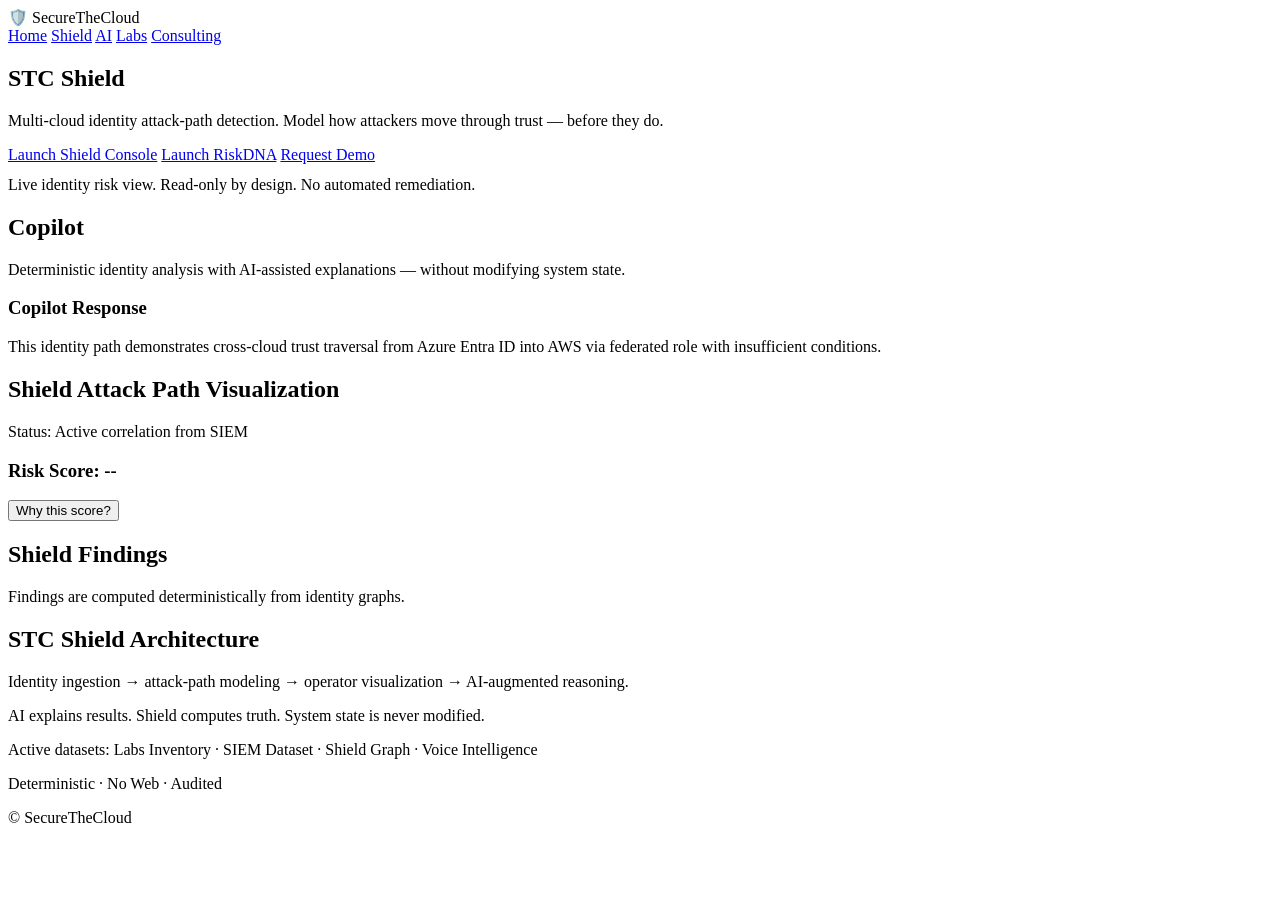
==== website/index.html @ 6dc8c6ec "initial: stc shield runtime UI (html + css)" ====
<!DOCTYPE html>
<html lang="en">
<head>
  <meta charset="UTF-8" />
  <meta name="viewport" content="width=device-width, initial-scale=1.0"/>
  <title>STC Shield — SecureTheCloud</title>

  <link rel="stylesheet" href="/assets/css/shield.css" />
</head>

<body>

<nav class="nav">
  <div class="nav-inner">
    <div class="brand">🛡️ SecureTheCloud</div>
    <div>
      <a href="#">Home</a>
      <a href="#" class="active">Shield</a>
      <a href="#">AI</a>
      <a href="#">Labs</a>
      <a href="#">Consulting</a>
    </div>
  </div>
</nav>

<main>

<section class="hero">
  <h1>STC Shield</h1>

  <p class="subtitle">
    Multi-cloud identity attack-path detection. Model how attackers move through trust — before they do.
  </p>

  <div>
    <a class="btn primary" href="#">Launch Shield Console</a>
    <a class="btn secondary btn-riskdna" href="#">Launch RiskDNA</a>
    <a class="btn secondary" href="/request-demo/">Request Demo</a>
  </div>

  <p class="muted" style="margin-top:12px;">
    Live identity risk view. Read-only by design. No automated remediation.
  </p>
</section>

<section class="section contrast">
  <h2>Copilot</h2>

  <p class="subtitle">
    Deterministic identity analysis with AI-assisted explanations — without modifying system state.
  </p>

  <div class="card">
    <h3>Copilot Response</h3>
    <p class="muted">
      This identity path demonstrates cross-cloud trust traversal from Azure Entra ID into AWS via federated role with insufficient conditions.
    </p>
  </div>
</section>

<section class="section">
  <h2>Shield Attack Path Visualization</h2>
  <p class="muted">Status: Active correlation from SIEM</p>

  <div class="card" style="margin-top:16px;">
    <h3 id="riskScore">Risk Score: --</h3>

    <div style="margin-top:16px;">
      <button class="btn secondary" onclick="toggleWhy()">Why this score?</button>
    </div>

    <div id="why-box" class="card hidden" style="margin-top:16px;"></div>
  </div>
</section>

<section class="section contrast">
  <h2>Shield Findings</h2>

  <div id="findings" class="grid"></div>

  <p class="muted" style="margin-top:12px;">
    Findings are computed deterministically from identity graphs.
  </p>
</section>

<section class="section">
  <h2>STC Shield Architecture</h2>

  <div class="card">
    <p>
      Identity ingestion → attack-path modeling → operator visualization → AI-augmented reasoning.
    </p>

    <p class="muted" style="margin-top:8px;">
      AI explains results. Shield computes truth. System state is never modified.
    </p>
  </div>
</section>

</main>

<footer class="footer">
  <p>Active datasets: Labs Inventory · SIEM Dataset · Shield Graph · Voice Intelligence</p>
  <p class="muted">Deterministic · No Web · Audited</p>
  <p>© SecureTheCloud</p>
</footer>

<script>
function toggleWhy() {
  document.getElementById("why-box").classList.toggle("hidden");
}

async function loadShieldData() {
  try {
    const res = await fetch("https://stc-intelligence-core.fly.dev/shield/incidents?severity=CRITICAL");
    const data = await res.json();

    if (!data.incidents || !data.incidents.length) return;

    const incident = data.incidents[0];

    document.getElementById("riskScore").innerText =
      "Risk Score: " + incident.riskdna.risk_score;

    const whyBox = document.getElementById("why-box");
    whyBox.innerHTML = "";

    incident.riskdna.drivers.forEach(d => {
      const p = document.createElement("p");
      p.innerHTML = `<strong>${d}</strong>`;
      whyBox.appendChild(p);
    });

    const findings = document.getElementById("findings");
    findings.innerHTML = "";

    incident.findings.forEach(f => {
      const div = document.createElement("div");
      div.className = "card";
      div.innerHTML = `<h3>${f.level}</h3><p>${f.description}</p>`;
      findings.appendChild(div);
    });

  } catch (e) {
    console.warn("Shield load failed", e);
  }
}

loadShieldData();
</script>

</body>
</html>
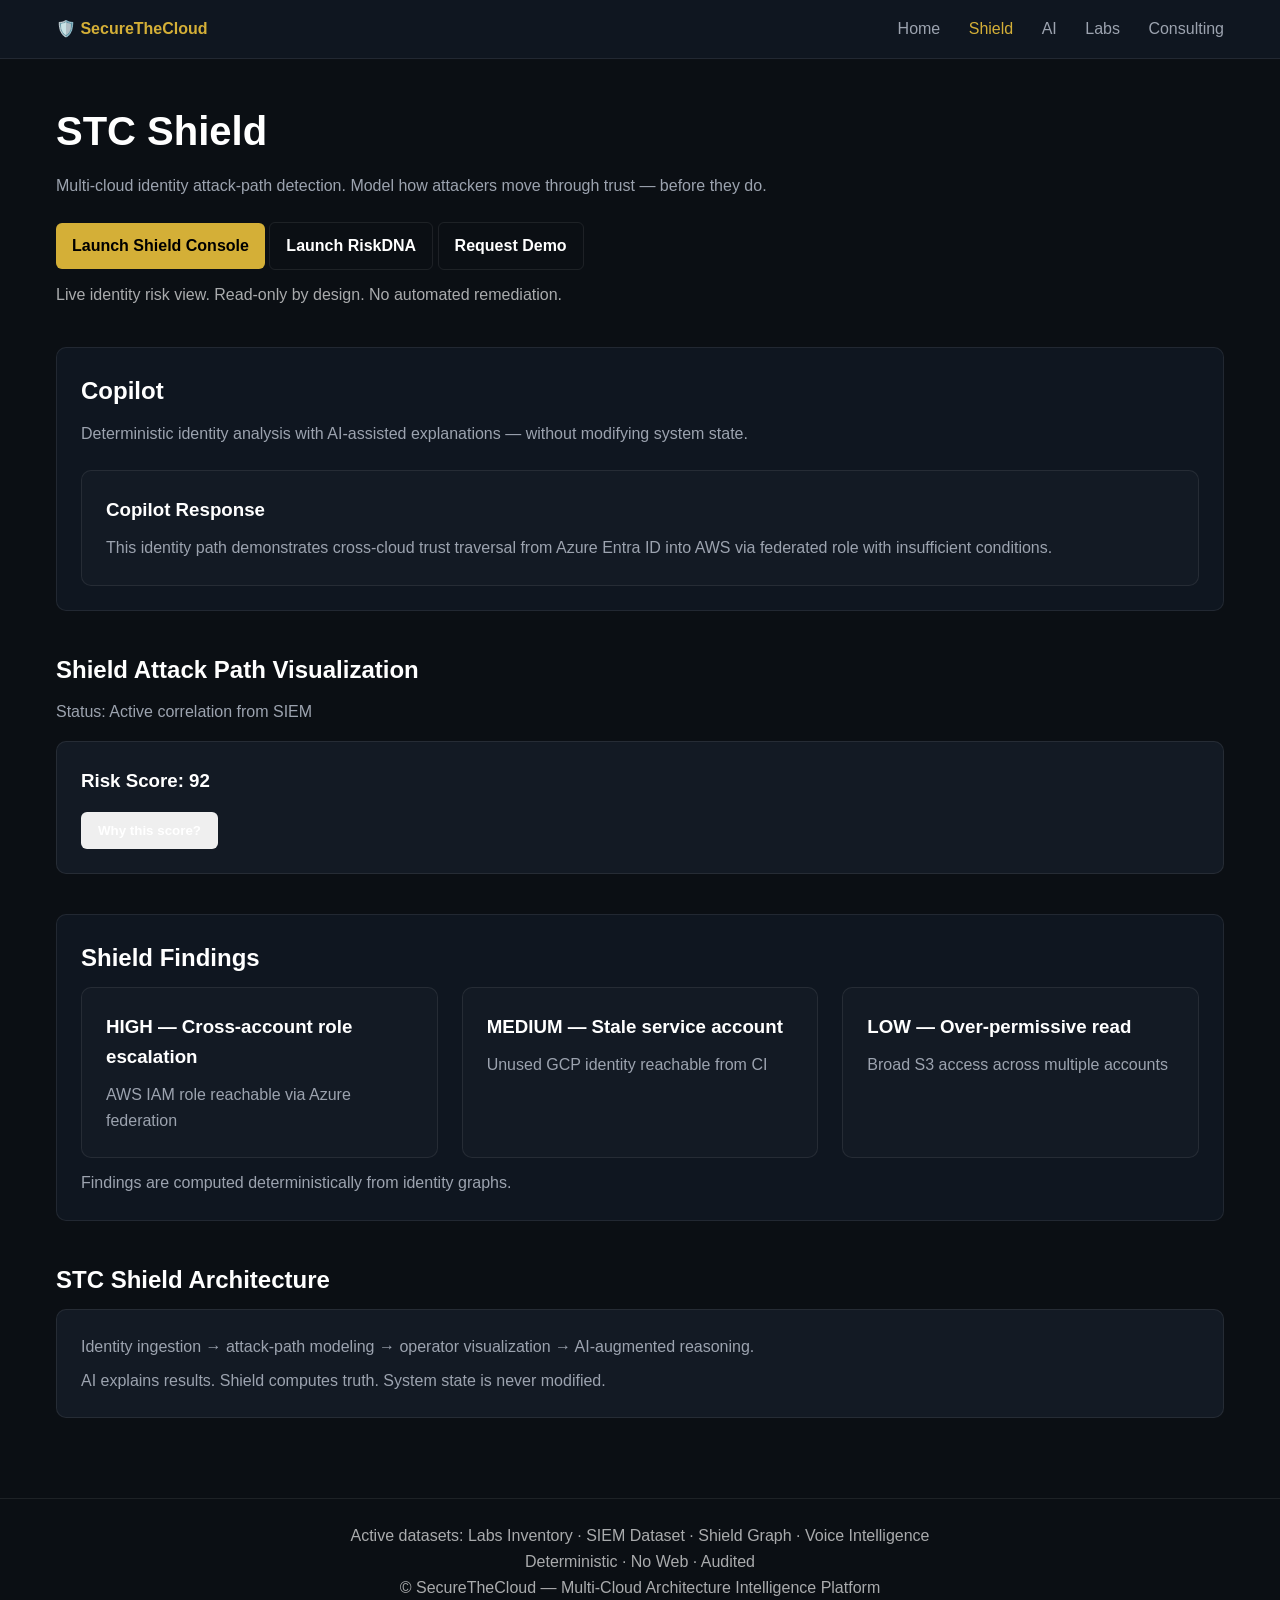
==== commit fd17bd29: "feat: add production shield index.html aligned to design system" ====
--- a/website/index.html
+++ b/website/index.html
@@ -5,149 +5,145 @@
   <meta name="viewport" content="width=device-width, initial-scale=1.0"/>
   <title>STC Shield — SecureTheCloud</title>
 
-  <link rel="stylesheet" href="/assets/css/shield.css" />
+  <!-- Production CSS -->
+  <link rel="stylesheet" href="assets/css/shield.css" />
 </head>
 
 <body>
 
-<nav class="nav">
-  <div class="nav-inner">
-    <div class="brand">🛡️ SecureTheCloud</div>
-    <div>
-      <a href="#">Home</a>
-      <a href="#" class="active">Shield</a>
-      <a href="#">AI</a>
-      <a href="#">Labs</a>
-      <a href="#">Consulting</a>
+  <!-- NAVIGATION -->
+  <nav class="nav">
+    <div class="nav-inner">
+      <div class="brand">🛡️ SecureTheCloud</div>
+      <div>
+        <a href="#">Home</a>
+        <a href="#" class="active">Shield</a>
+        <a href="#">AI</a>
+        <a href="#">Labs</a>
+        <a href="#">Consulting</a>
+      </div>
     </div>
-  </div>
-</nav>
+  </nav>
 
-<main>
+  <main>
 
-<section class="hero">
-  <h1>STC Shield</h1>
+    <!-- HERO -->
+    <section class="hero">
+      <h1>STC Shield</h1>
+      <p class="subtitle">
+        Multi-cloud identity attack-path detection. Model how attackers move through trust — before they do.
+      </p>
 
-  <p class="subtitle">
-    Multi-cloud identity attack-path detection. Model how attackers move through trust — before they do.
-  </p>
+      <div class="button-group">
+        <a class="btn primary" href="#">Launch Shield Console</a>
+        <a class="btn secondary btn-riskdna" href="#">Launch RiskDNA</a>
+        <a class="btn secondary" href="#">Request Demo</a>
+      </div>
 
-  <div>
-    <a class="btn primary" href="#">Launch Shield Console</a>
-    <a class="btn secondary btn-riskdna" href="#">Launch RiskDNA</a>
-    <a class="btn secondary" href="/request-demo/">Request Demo</a>
-  </div>
+      <p class="muted" style="margin-top: 12px;">
+        Live identity risk view. Read-only by design. No automated remediation.
+      </p>
+    </section>
 
-  <p class="muted" style="margin-top:12px;">
-    Live identity risk view. Read-only by design. No automated remediation.
-  </p>
-</section>
+    <!-- COPILOT -->
+    <section class="section contrast">
+      <h2>Copilot</h2>
+      <p class="subtitle">
+        Deterministic identity analysis with AI-assisted explanations — without modifying system state.
+      </p>
 
-<section class="section contrast">
-  <h2>Copilot</h2>
+      <div class="card">
+        <h3>Copilot Response</h3>
+        <p class="muted">
+          This identity path demonstrates cross-cloud trust traversal from Azure Entra ID into AWS via federated role with insufficient conditions.
+        </p>
+      </div>
+    </section>
 
-  <p class="subtitle">
-    Deterministic identity analysis with AI-assisted explanations — without modifying system state.
-  </p>
+    <!-- SHIELD RISK -->
+    <section class="section">
+      <h2>Shield Attack Path Visualization</h2>
+      <p class="muted">Status: Active correlation from SIEM</p>
 
-  <div class="card">
-    <h3>Copilot Response</h3>
-    <p class="muted">
-      This identity path demonstrates cross-cloud trust traversal from Azure Entra ID into AWS via federated role with insufficient conditions.
-    </p>
-  </div>
-</section>
+      <div class="card" style="margin-top: 16px;">
 
-<section class="section">
-  <h2>Shield Attack Path Visualization</h2>
-  <p class="muted">Status: Active correlation from SIEM</p>
+        <h3>Risk Score: 92</h3>
 
-  <div class="card" style="margin-top:16px;">
-    <h3 id="riskScore">Risk Score: --</h3>
+        <div style="margin-top: 16px;">
+          <button class="btn secondary" onclick="toggleWhy()" aria-expanded="false" id="why-toggle">
+            Why this score?
+          </button>
+        </div>
 
-    <div style="margin-top:16px;">
-      <button class="btn secondary" onclick="toggleWhy()">Why this score?</button>
-    </div>
+        <div id="why-box" class="card hidden" style="margin-top: 16px;">
+          <p><strong>After-hours activity</strong> : 02:14 AM refund <span style="float:right;">+25</span></p>
+          <p><strong>High-value transaction</strong> : $9,000 refund <span style="float:right;">+40</span></p>
+          <p><strong>New device fingerprint</strong> : Unrecognized browser <span style="float:right;">+27</span></p>
+        </div>
 
-    <div id="why-box" class="card hidden" style="margin-top:16px;"></div>
-  </div>
-</section>
+      </div>
+    </section>
 
-<section class="section contrast">
-  <h2>Shield Findings</h2>
+    <!-- FINDINGS -->
+    <section class="section contrast">
+      <h2>Shield Findings</h2>
 
-  <div id="findings" class="grid"></div>
+      <div class="grid">
+        <div class="card">
+          <h3>HIGH — Cross-account role escalation</h3>
+          <p>AWS IAM role reachable via Azure federation</p>
+        </div>
 
-  <p class="muted" style="margin-top:12px;">
-    Findings are computed deterministically from identity graphs.
-  </p>
-</section>
+        <div class="card">
+          <h3>MEDIUM — Stale service account</h3>
+          <p>Unused GCP identity reachable from CI</p>
+        </div>
 
-<section class="section">
-  <h2>STC Shield Architecture</h2>
+        <div class="card">
+          <h3>LOW — Over-permissive read</h3>
+          <p>Broad S3 access across multiple accounts</p>
+        </div>
+      </div>
 
-  <div class="card">
-    <p>
-      Identity ingestion → attack-path modeling → operator visualization → AI-augmented reasoning.
-    </p>
+      <p class="muted" style="margin-top: 12px;">
+        Findings are computed deterministically from identity graphs.
+      </p>
+    </section>
 
-    <p class="muted" style="margin-top:8px;">
-      AI explains results. Shield computes truth. System state is never modified.
-    </p>
-  </div>
-</section>
+    <!-- ARCHITECTURE -->
+    <section class="section">
+      <h2>STC Shield Architecture</h2>
 
-</main>
+      <div class="card">
+        <p>
+          Identity ingestion → attack-path modeling → operator visualization → AI-augmented reasoning.
+        </p>
 
-<footer class="footer">
-  <p>Active datasets: Labs Inventory · SIEM Dataset · Shield Graph · Voice Intelligence</p>
-  <p class="muted">Deterministic · No Web · Audited</p>
-  <p>© SecureTheCloud</p>
-</footer>
+        <p class="muted" style="margin-top: 8px;">
+          AI explains results. Shield computes truth. System state is never modified.
+        </p>
+      </div>
+    </section>
 
-<script>
-function toggleWhy() {
-  document.getElementById("why-box").classList.toggle("hidden");
-}
+  </main>
 
-async function loadShieldData() {
-  try {
-    const res = await fetch("https://stc-intelligence-core.fly.dev/shield/incidents?severity=CRITICAL");
-    const data = await res.json();
+  <!-- FOOTER -->
+  <footer class="footer">
+    <p>Active datasets: Labs Inventory · SIEM Dataset · Shield Graph · Voice Intelligence</p>
+    <p class="muted">Deterministic · No Web · Audited</p>
+    <p>© SecureTheCloud — Multi-Cloud Architecture Intelligence Platform</p>
+  </footer>
 
-    if (!data.incidents || !data.incidents.length) return;
+  <!-- JS -->
+  <script>
+    function toggleWhy() {
+      const box = document.getElementById("why-box");
+      const btn = document.getElementById("why-toggle");
 
-    const incident = data.incidents[0];
-
-    document.getElementById("riskScore").innerText =
-      "Risk Score: " + incident.riskdna.risk_score;
-
-    const whyBox = document.getElementById("why-box");
-    whyBox.innerHTML = "";
-
-    incident.riskdna.drivers.forEach(d => {
-      const p = document.createElement("p");
-      p.innerHTML = `<strong>${d}</strong>`;
-      whyBox.appendChild(p);
-    });
-
-    const findings = document.getElementById("findings");
-    findings.innerHTML = "";
-
-    incident.findings.forEach(f => {
-      const div = document.createElement("div");
-      div.className = "card";
-      div.innerHTML = `<h3>${f.level}</h3><p>${f.description}</p>`;
-      findings.appendChild(div);
-    });
-
-  } catch (e) {
-    console.warn("Shield load failed", e);
-  }
-}
-
-loadShieldData();
-</script>
+      const isHidden = box.classList.toggle("hidden");
+      btn.setAttribute("aria-expanded", !isHidden);
+    }
+  </script>
 
 </body>
 </html>
--- a/website/assets/css/shield.css
+++ b/website/assets/css/shield.css
@@ -0,0 +1,257 @@
+/* ============================================================
+   STC SHIELD — PRODUCTION CSS v1.0
+   File: /css/shield.css
+   ============================================================ */
+
+/* ============================================================
+   1. DESIGN TOKENS — LOCKED
+   ============================================================ */
+
+:root {
+  /* Colors */
+  --bg-primary: #0b0f14;
+  --bg-secondary: #0f1620;
+  --bg-elevated: #131a24;
+
+  --text-primary: #ffffff;
+  --text-secondary: #9ca3af;
+  --text-muted: rgba(255, 255, 255, 0.65);
+
+  --accent-gold: #d4af37;
+  --accent-gold-hover: #b8962e;
+
+  --accent-riskdna: #2dd4bf;
+  --accent-riskdna-soft: rgba(45, 212, 191, 0.12);
+
+  --border-subtle: rgba(255, 255, 255, 0.08);
+  --border-gold: rgba(212, 175, 55, 0.2);
+
+  /* Typography */
+  --font-base: -apple-system, BlinkMacSystemFont, "Segoe UI", Roboto, sans-serif;
+
+  /* Spacing */
+  --space-xs: 6px;
+  --space-sm: 10px;
+  --space-md: 16px;
+  --space-lg: 24px;
+  --space-xl: 40px;
+
+  /* Radius */
+  --radius-sm: 6px;
+  --radius-md: 10px;
+  --radius-lg: 14px;
+
+  /* Transitions */
+  --transition-fast: 120ms ease;
+}
+
+/* ============================================================
+   2. BASE RESET + LAYOUT
+   ============================================================ */
+
+* {
+  box-sizing: border-box;
+  margin: 0;
+  padding: 0;
+}
+
+body {
+  font-family: var(--font-base);
+  background: var(--bg-primary);
+  color: var(--text-primary);
+  line-height: 1.6;
+}
+
+main {
+  max-width: 1200px;
+  margin: 0 auto;
+  padding: var(--space-xl) var(--space-md);
+}
+
+/* ============================================================
+   3. NAVIGATION
+   ============================================================ */
+
+.nav {
+  background: var(--bg-secondary);
+  border-bottom: 1px solid var(--border-subtle);
+}
+
+.nav-inner {
+  max-width: 1200px;
+  margin: 0 auto;
+  padding: var(--space-md);
+  display: flex;
+  justify-content: space-between;
+  align-items: center;
+}
+
+.brand {
+  font-weight: 600;
+  color: var(--accent-gold);
+}
+
+.nav a {
+  margin-left: var(--space-lg);
+  color: var(--text-secondary);
+  text-decoration: none;
+  transition: var(--transition-fast);
+}
+
+.nav a:hover {
+  color: var(--text-primary);
+}
+
+.nav a.active {
+  color: var(--accent-gold);
+}
+
+/* ============================================================
+   4. HERO SECTION
+   ============================================================ */
+
+.hero {
+  text-align: left;
+  margin-bottom: var(--space-xl);
+}
+
+.hero h1 {
+  font-size: 2.5rem;
+  margin-bottom: var(--space-sm);
+}
+
+.subtitle {
+  color: var(--text-secondary);
+  max-width: 720px;
+  margin-bottom: var(--space-lg);
+}
+
+/* ============================================================
+   5. BUTTONS
+   ============================================================ */
+
+.btn {
+  display: inline-block;
+  padding: 10px 16px;
+  border-radius: var(--radius-sm);
+  font-weight: 600;
+  text-decoration: none;
+  cursor: pointer;
+  transition: var(--transition-fast);
+}
+
+.btn.primary {
+  background: var(--accent-gold);
+  color: #000;
+  border: none;
+}
+
+.btn.primary:hover {
+  background: var(--accent-gold-hover);
+}
+
+.btn.secondary {
+  border: 1px solid var(--border-subtle);
+  color: var(--text-primary);
+}
+
+.btn-riskdna {
+  border: 1px solid var(--accent-riskdna);
+  color: var(--accent-riskdna);
+}
+
+.btn-riskdna:hover {
+  background: var(--accent-riskdna-soft);
+}
+
+/* ============================================================
+   6. SECTIONS
+   ============================================================ */
+
+.section {
+  margin-top: var(--space-xl);
+}
+
+.section.contrast {
+  background: var(--bg-secondary);
+  padding: var(--space-lg);
+  border-radius: var(--radius-md);
+  border: 1px solid var(--border-subtle);
+}
+
+.section h2 {
+  margin-bottom: var(--space-sm);
+}
+
+.section p {
+  color: var(--text-secondary);
+}
+
+/* ============================================================
+   7. AI SECTION ALIGNMENT FIX
+   ============================================================ */
+
+.section.contrast > .subtitle {
+  margin-left: 0;
+  padding-left: 0;
+  text-align: left;
+  max-width: 720px;
+}
+
+/* ============================================================
+   8. GRID & CARDS
+   ============================================================ */
+
+.grid {
+  display: grid;
+  grid-template-columns: repeat(auto-fit, minmax(280px, 1fr));
+  gap: var(--space-lg);
+}
+
+.card {
+  background: var(--bg-elevated);
+  border: 1px solid var(--border-subtle);
+  border-radius: var(--radius-md);
+  padding: var(--space-lg);
+  transition: var(--transition-fast);
+}
+
+.card:hover {
+  border-color: var(--border-gold);
+}
+
+.card h3 {
+  margin-bottom: var(--space-sm);
+}
+
+.card p {
+  color: var(--text-secondary);
+}
+
+/* ============================================================
+   9. FOOTER
+   ============================================================ */
+
+.footer {
+  text-align: center;
+  margin-top: var(--space-xl);
+  padding: var(--space-lg);
+  border-top: 1px solid var(--border-subtle);
+  color: var(--text-muted);
+}
+
+/* ============================================================
+   10. UTILITIES
+   ============================================================ */
+
+.muted {
+  color: var(--text-muted);
+}
+
+.hidden {
+  display: none;
+}
+
+.center {
+  text-align: center;
+}
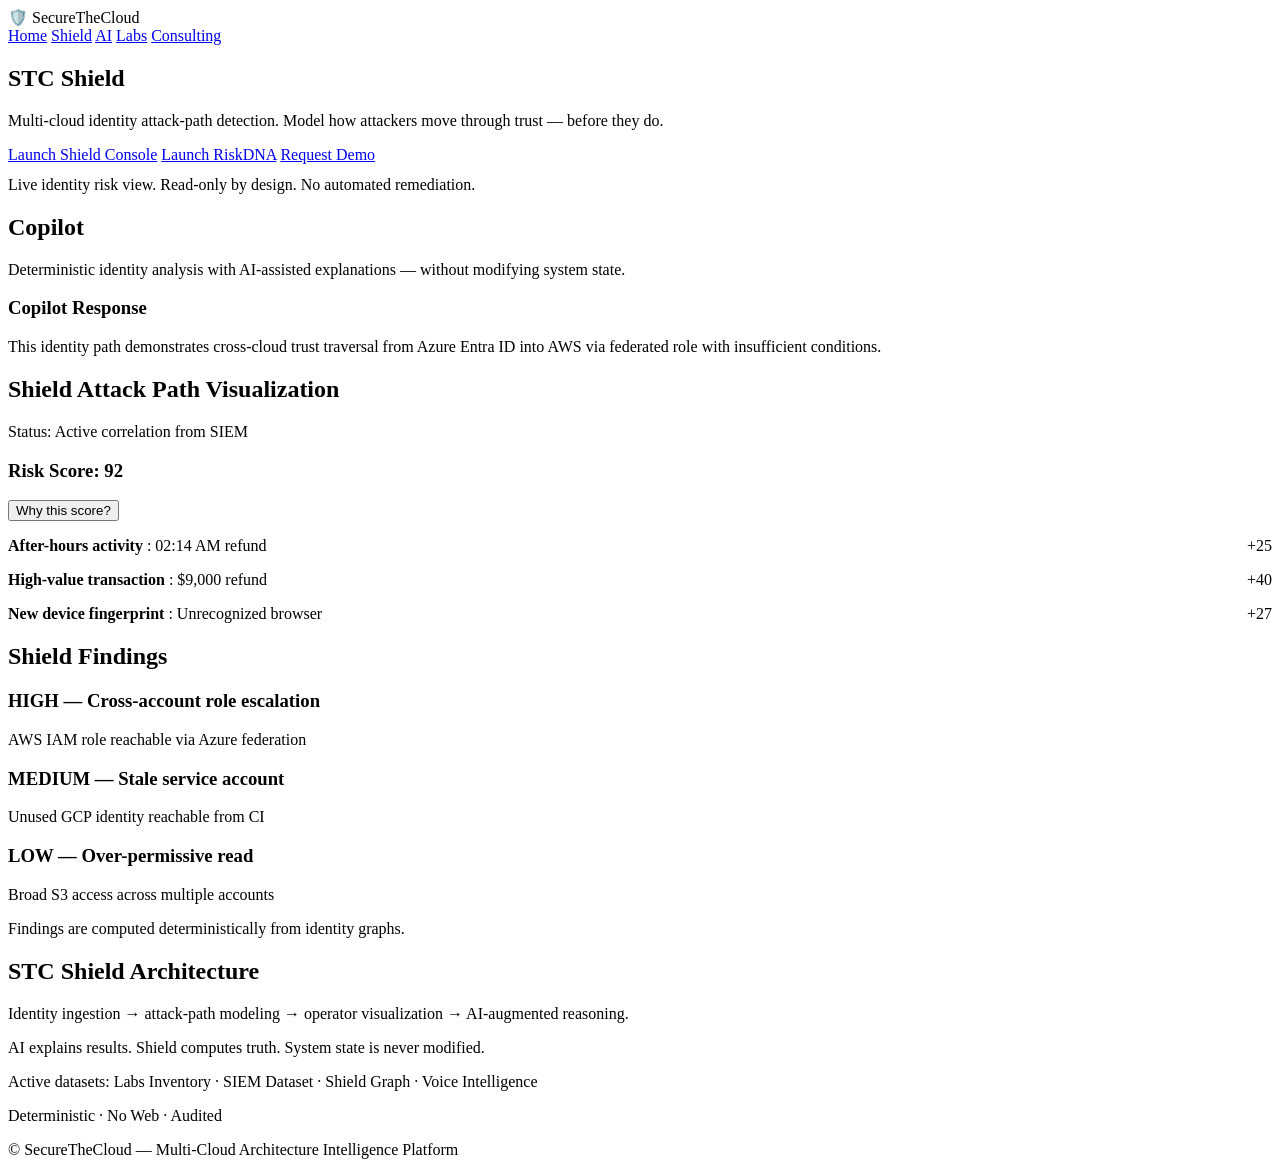
==== commit 405392b5: "fix: correct css path for cloudflare deployment" ====
--- a/website/index.html
+++ b/website/index.html
@@ -6,7 +6,7 @@
   <title>STC Shield — SecureTheCloud</title>
 
   <!-- Production CSS -->
-  <link rel="stylesheet" href="assets/css/shield.css" />
+  <link rel="stylesheet" href="/assets/css/shield.css" />
 </head>
 
 <body>
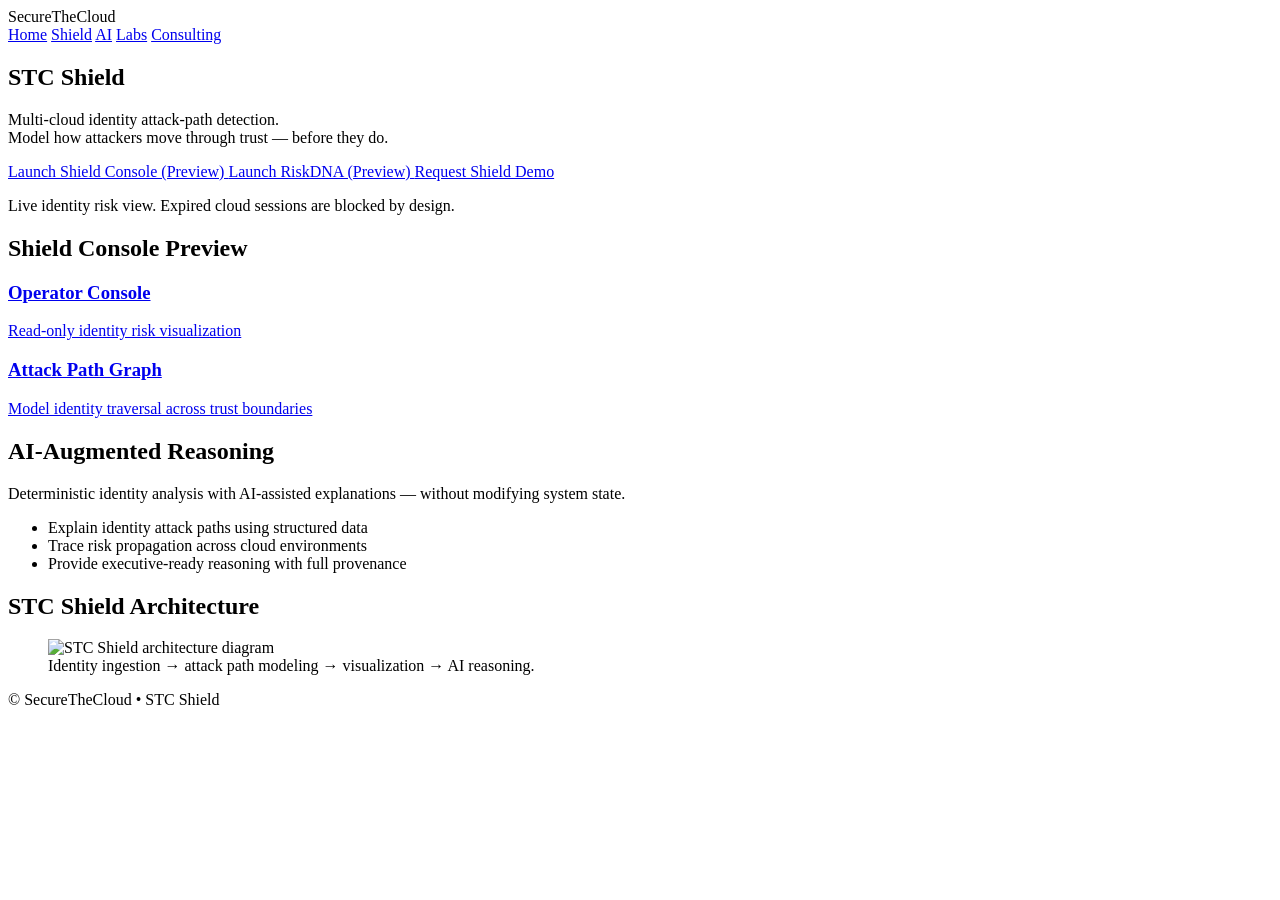
==== commit 6d4aa331: "fix: correct css path for cloudflare deployment" ====
--- a/website/index.html
+++ b/website/index.html
@@ -2,148 +2,131 @@
 <html lang="en">
 <head>
   <meta charset="UTF-8" />
-  <meta name="viewport" content="width=device-width, initial-scale=1.0"/>
-  <title>STC Shield — SecureTheCloud</title>
+  <meta name="viewport" content="width=device-width, initial-scale=1" />
 
-  <!-- Production CSS -->
-  <link rel="stylesheet" href="/assets/css/shield.css" />
+  <title>STC Shield — Identity Attack Path Detection</title>
+
+  <meta
+    name="description"
+    content="STC Shield is a multi-cloud identity attack-path detection engine exposing how identities can be abused across AWS, Azure, and GCP."
+  />
+
+  <meta
+    http-equiv="Content-Security-Policy"
+    content="
+      default-src 'self';
+      script-src 'self';
+      connect-src 'self' http://127.0.0.1:8000;
+      style-src 'self' 'unsafe-inline';
+    "
+  />
+
+  <link rel="stylesheet" href="/css/shield.css" />
 </head>
 
 <body>
 
-  <!-- NAVIGATION -->
-  <nav class="nav">
-    <div class="nav-inner">
-      <div class="brand">🛡️ SecureTheCloud</div>
-      <div>
-        <a href="#">Home</a>
-        <a href="#" class="active">Shield</a>
-        <a href="#">AI</a>
-        <a href="#">Labs</a>
-        <a href="#">Consulting</a>
-      </div>
+<header class="nav">
+  <div class="nav-inner">
+    <div class="brand">SecureTheCloud</div>
+    <nav>
+      <a href="/">Home</a>
+      <a href="/shield" class="active">Shield</a>
+      <a href="/ai">AI</a>
+      <a href="/labs">Labs</a>
+      <a href="/consulting">Consulting</a>
+    </nav>
+  </div>
+</header>
+
+<main>
+
+  <section class="hero">
+    <h1>STC Shield</h1>
+
+    <p class="subtitle">
+      Multi-cloud identity attack-path detection.
+      <br />
+      Model how attackers move through trust — before they do.
+    </p>
+
+    <div class="cta-group">
+      <a class="btn primary" href="/shield/preview/">
+        Launch Shield Console (Preview)
+      </a>
+
+      <a class="btn secondary btn-riskdna"
+         href="/shield/riskdna/"
+         aria-label="Launch RiskDNA Preview">
+        Launch RiskDNA (Preview)
+      </a>
+
+      <a class="btn secondary" href="/request-demo/">
+        Request Shield Demo
+      </a>
     </div>
-  </nav>
 
-  <main>
+    <p class="note muted">
+      Live identity risk view. Expired cloud sessions are blocked by design.
+    </p>
+  </section>
 
-    <!-- HERO -->
-    <section class="hero">
-      <h1>STC Shield</h1>
-      <p class="subtitle">
-        Multi-cloud identity attack-path detection. Model how attackers move through trust — before they do.
-      </p>
+  <section class="section">
+    <h2>Shield Console Preview</h2>
 
-      <div class="button-group">
-        <a class="btn primary" href="#">Launch Shield Console</a>
-        <a class="btn secondary btn-riskdna" href="#">Launch RiskDNA</a>
-        <a class="btn secondary" href="#">Request Demo</a>
-      </div>
+    <div class="grid">
 
-      <p class="muted" style="margin-top: 12px;">
-        Live identity risk view. Read-only by design. No automated remediation.
-      </p>
-    </section>
+      <a href="/shield/preview/" class="card-link">
+        <div class="card">
+          <h3>Operator Console</h3>
+          <p>Read-only identity risk visualization</p>
+        </div>
+      </a>
 
-    <!-- COPILOT -->
-    <section class="section contrast">
-      <h2>Copilot</h2>
-      <p class="subtitle">
-        Deterministic identity analysis with AI-assisted explanations — without modifying system state.
-      </p>
+      <a href="/shield/preview/" class="card-link">
+        <div class="card">
+          <h3>Attack Path Graph</h3>
+          <p>Model identity traversal across trust boundaries</p>
+        </div>
+      </a>
 
-      <div class="card">
-        <h3>Copilot Response</h3>
-        <p class="muted">
-          This identity path demonstrates cross-cloud trust traversal from Azure Entra ID into AWS via federated role with insufficient conditions.
-        </p>
-      </div>
-    </section>
+    </div>
+  </section>
 
-    <!-- SHIELD RISK -->
-    <section class="section">
-      <h2>Shield Attack Path Visualization</h2>
-      <p class="muted">Status: Active correlation from SIEM</p>
+  <section class="section contrast ai-section">
+    <h2>AI-Augmented Reasoning</h2>
 
-      <div class="card" style="margin-top: 16px;">
+    <p class="subtitle">
+      Deterministic identity analysis with AI-assisted explanations —
+      without modifying system state.
+    </p>
 
-        <h3>Risk Score: 92</h3>
+    <ul>
+      <li>Explain identity attack paths using structured data</li>
+      <li>Trace risk propagation across cloud environments</li>
+      <li>Provide executive-ready reasoning with full provenance</li>
+    </ul>
+  </section>
 
-        <div style="margin-top: 16px;">
-          <button class="btn secondary" onclick="toggleWhy()" aria-expanded="false" id="why-toggle">
-            Why this score?
-          </button>
-        </div>
+  <section class="section contrast">
+    <h2>STC Shield Architecture</h2>
 
-        <div id="why-box" class="card hidden" style="margin-top: 16px;">
-          <p><strong>After-hours activity</strong> : 02:14 AM refund <span style="float:right;">+25</span></p>
-          <p><strong>High-value transaction</strong> : $9,000 refund <span style="float:right;">+40</span></p>
-          <p><strong>New device fingerprint</strong> : Unrecognized browser <span style="float:right;">+27</span></p>
-        </div>
+    <figure class="media-card">
+      <img
+        src="/diagrams/shield-architecture.svg"
+        alt="STC Shield architecture diagram"
+      />
+      <figcaption class="muted">
+        Identity ingestion → attack path modeling → visualization → AI reasoning.
+      </figcaption>
+    </figure>
+  </section>
 
-      </div>
-    </section>
+</main>
 
-    <!-- FINDINGS -->
-    <section class="section contrast">
-      <h2>Shield Findings</h2>
-
-      <div class="grid">
-        <div class="card">
-          <h3>HIGH — Cross-account role escalation</h3>
-          <p>AWS IAM role reachable via Azure federation</p>
-        </div>
-
-        <div class="card">
-          <h3>MEDIUM — Stale service account</h3>
-          <p>Unused GCP identity reachable from CI</p>
-        </div>
-
-        <div class="card">
-          <h3>LOW — Over-permissive read</h3>
-          <p>Broad S3 access across multiple accounts</p>
-        </div>
-      </div>
-
-      <p class="muted" style="margin-top: 12px;">
-        Findings are computed deterministically from identity graphs.
-      </p>
-    </section>
-
-    <!-- ARCHITECTURE -->
-    <section class="section">
-      <h2>STC Shield Architecture</h2>
-
-      <div class="card">
-        <p>
-          Identity ingestion → attack-path modeling → operator visualization → AI-augmented reasoning.
-        </p>
-
-        <p class="muted" style="margin-top: 8px;">
-          AI explains results. Shield computes truth. System state is never modified.
-        </p>
-      </div>
-    </section>
-
-  </main>
-
-  <!-- FOOTER -->
-  <footer class="footer">
-    <p>Active datasets: Labs Inventory · SIEM Dataset · Shield Graph · Voice Intelligence</p>
-    <p class="muted">Deterministic · No Web · Audited</p>
-    <p>© SecureTheCloud — Multi-Cloud Architecture Intelligence Platform</p>
-  </footer>
-
-  <!-- JS -->
-  <script>
-    function toggleWhy() {
-      const box = document.getElementById("why-box");
-      const btn = document.getElementById("why-toggle");
-
-      const isHidden = box.classList.toggle("hidden");
-      btn.setAttribute("aria-expanded", !isHidden);
-    }
-  </script>
+<footer class="footer">
+  <p>© SecureTheCloud • STC Shield</p>
+</footer>
 
 </body>
 </html>
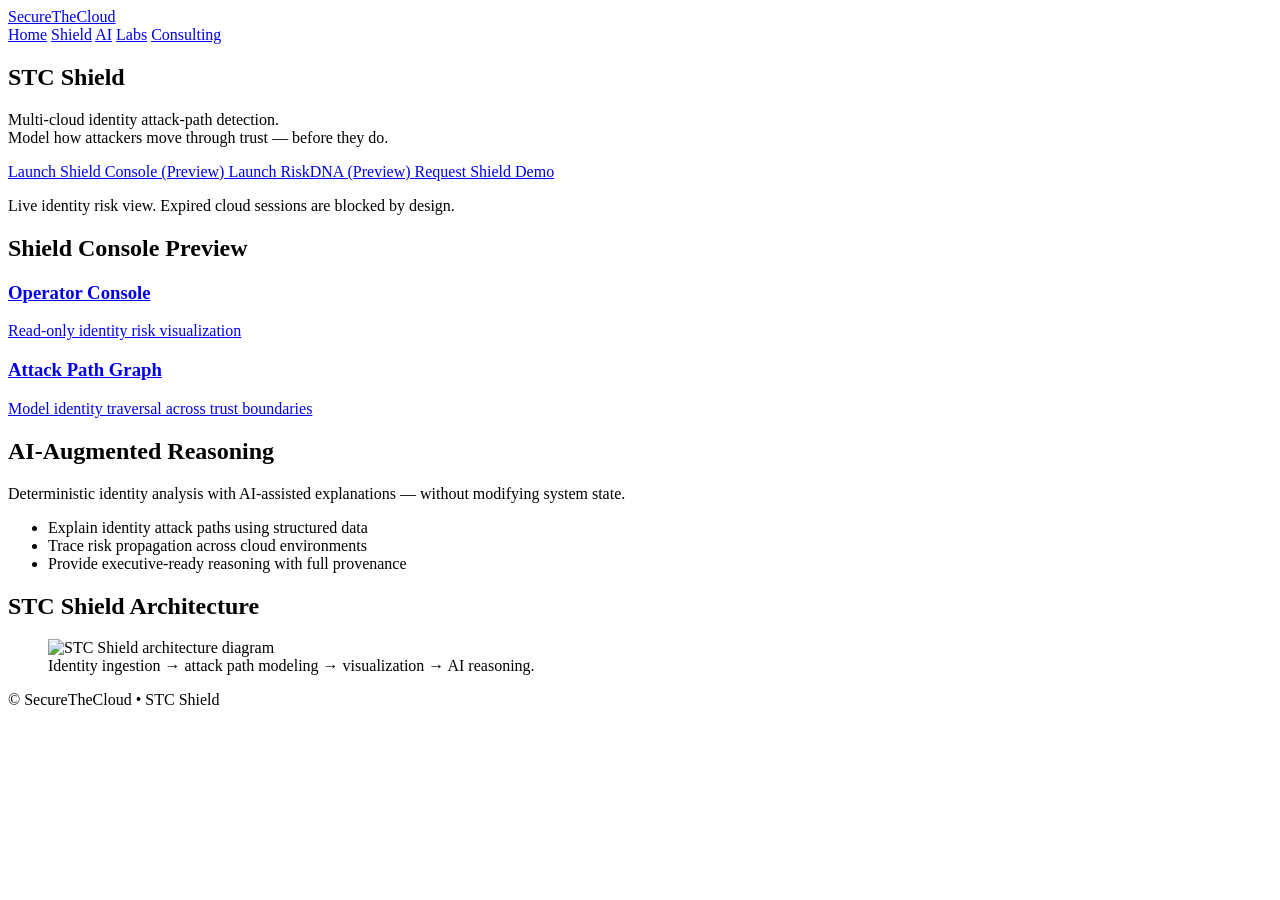
==== commit dbfd4dcc: "fix: correct css path for cloudflare deployment" ====
--- a/website/index.html
+++ b/website/index.html
@@ -28,14 +28,17 @@
 
 <header class="nav">
   <div class="nav-inner">
-    <div class="brand">SecureTheCloud</div>
-    <nav>
+
+    <a href="/" class="brand">SecureTheCloud</a>
+
+    <nav aria-label="Main navigation">
       <a href="/">Home</a>
       <a href="/shield" class="active">Shield</a>
       <a href="/ai">AI</a>
       <a href="/labs">Labs</a>
       <a href="/consulting">Consulting</a>
     </nav>
+
   </div>
 </header>
 
